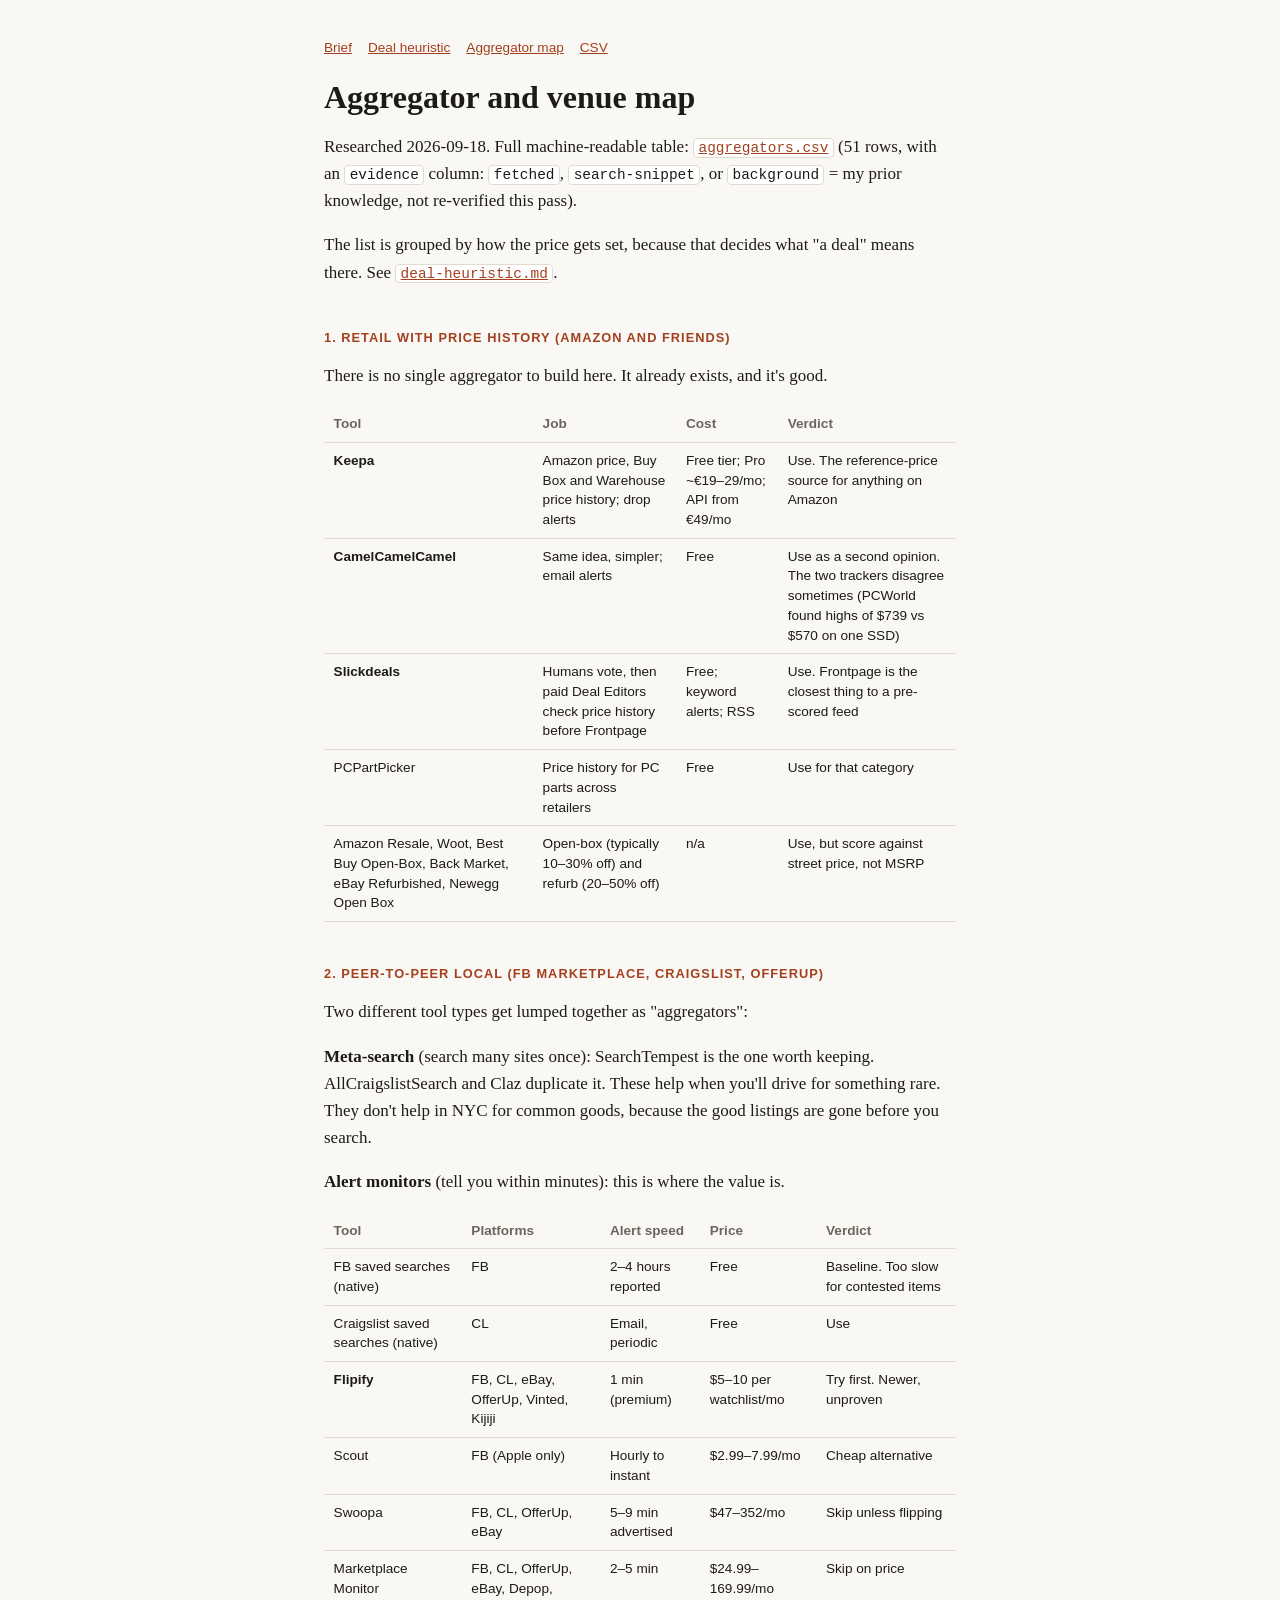
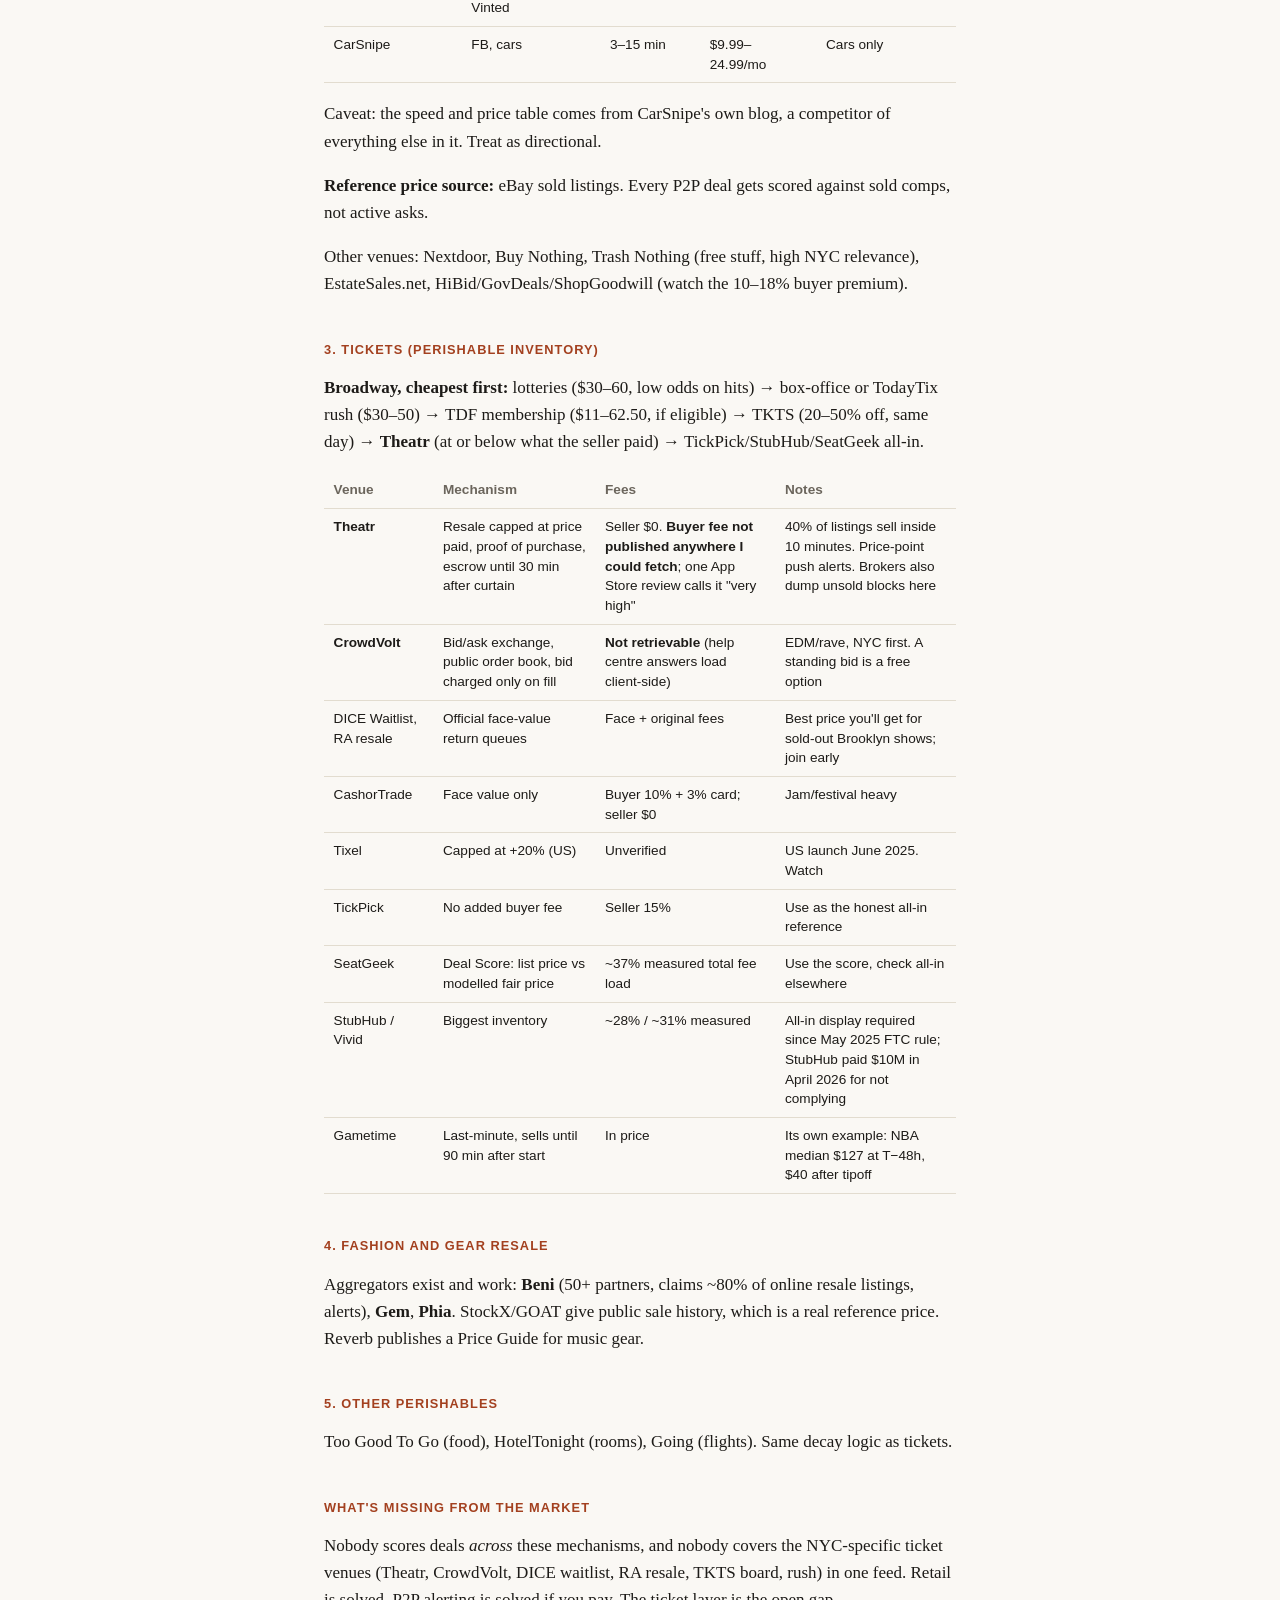
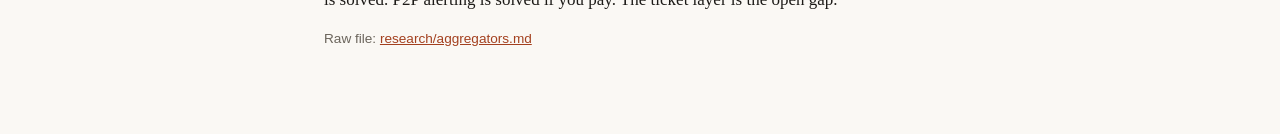
==== aggregators.html @ 073e85ec "Add NYC deals research: brief, aggregator map, deal heuristic Static site served from the repo root " ====
<!doctype html>
<html lang="en">
<head>
<meta charset="utf-8">
<meta name="viewport" content="width=device-width, initial-scale=1">
<title>Aggregator and venue map</title>
<style>
  :root { --bg:#faf8f4; --fg:#1d1b18; --muted:#6b655c; --rule:#e2dccf; --accent:#a3401f; --card:#fff; }
  @media (prefers-color-scheme: dark) {
    :root { --bg:#16140f; --fg:#ece7dc; --muted:#a09888; --rule:#322e26; --accent:#e58a5f; --card:#1f1c16; }
  }
  * { box-sizing: border-box; }
  body { margin:0; background:var(--bg); color:var(--fg); font:17px/1.6 Georgia, "Iowan Old Style", serif; }
  main { max-width: 42rem; margin: 0 auto; padding: 2.5rem 1.25rem 4rem; }
  h1 { font-size: 2rem; line-height: 1.15; margin: 0 0 .5rem; }
  h2 { font: 600 .8rem/1.2 -apple-system, "Helvetica Neue", sans-serif; letter-spacing:.08em; text-transform:uppercase; color:var(--accent); margin: 2.75rem 0 .75rem; }
  .meta { color:var(--muted); font: .85rem -apple-system, sans-serif; margin-bottom: 1.5rem; }
  .lead { font-size: 1.15rem; border-left: 3px solid var(--accent); padding-left: 1rem; margin: 1.5rem 0; }
  .wrap { overflow-x:auto; margin: 1rem 0; }
  table { border-collapse: collapse; width:100%; font: .85rem/1.45 -apple-system, sans-serif; min-width: 30rem; }
  th, td { text-align:left; vertical-align:top; padding:.5rem .6rem; border-bottom:1px solid var(--rule); }
  th { color:var(--muted); font-weight:600; }
  .card { background:var(--card); border:1px solid var(--rule); border-radius:8px; padding:1rem 1.1rem; margin:1rem 0; }
  .tag { font: 600 .7rem -apple-system, sans-serif; letter-spacing:.05em; text-transform:uppercase; color:var(--muted); }
  code { font: .85em ui-monospace, Menlo, monospace; background:var(--card); border:1px solid var(--rule); padding:.05em .3em; border-radius:4px; }
  a { color: var(--accent); }
  li { margin:.35rem 0; }
  .src li { font: .85rem/1.5 -apple-system, sans-serif; }
  nav { font: .85rem -apple-system, sans-serif; margin-bottom: 1.5rem; }
  nav a { margin-right: 1rem; }
  h3 { font-size: 1.1rem; margin: 1.75rem 0 .5rem; }
</style>
</head>
<body>
<main>
<nav><a href="./">Brief</a><a href="heuristic.html">Deal heuristic</a><a href="aggregators.html">Aggregator map</a><a href="research/aggregators.csv">CSV</a></nav>
<h1>Aggregator and venue map</h1>
<p>Researched 2026-09-18. Full machine-readable table: <a href="research/aggregators.csv"><code>aggregators.csv</code></a> (51 rows, with an <code>evidence</code> column: <code>fetched</code>, <code>search-snippet</code>, or <code>background</code> = my prior knowledge, not re-verified this pass).</p>
<p>The list is grouped by how the price gets set, because that decides what "a deal" means there. See <a href="heuristic.html"><code>deal-heuristic.md</code></a>.</p>
<h2>1. Retail with price history (Amazon and friends)</h2>
<p>There is no single aggregator to build here. It already exists, and it's good.</p>
<div class="wrap"><table>
<tr><th>Tool</th><th>Job</th><th>Cost</th><th>Verdict</th></tr>
<tr><td><strong>Keepa</strong></td><td>Amazon price, Buy Box and Warehouse price history; drop alerts</td><td>Free tier; Pro ~€19–29/mo; API from €49/mo</td><td>Use. The reference-price source for anything on Amazon</td></tr>
<tr><td><strong>CamelCamelCamel</strong></td><td>Same idea, simpler; email alerts</td><td>Free</td><td>Use as a second opinion. The two trackers disagree sometimes (PCWorld found highs of $739 vs $570 on one SSD)</td></tr>
<tr><td><strong>Slickdeals</strong></td><td>Humans vote, then paid Deal Editors check price history before Frontpage</td><td>Free; keyword alerts; RSS</td><td>Use. Frontpage is the closest thing to a pre-scored feed</td></tr>
<tr><td>PCPartPicker</td><td>Price history for PC parts across retailers</td><td>Free</td><td>Use for that category</td></tr>
<tr><td>Amazon Resale, Woot, Best Buy Open-Box, Back Market, eBay Refurbished, Newegg Open Box</td><td>Open-box (typically 10–30% off) and refurb (20–50% off)</td><td>n/a</td><td>Use, but score against street price, not MSRP</td></tr>
</table></div>
<h2>2. Peer-to-peer local (FB Marketplace, Craigslist, OfferUp)</h2>
<p>Two different tool types get lumped together as "aggregators":</p>
<p><strong>Meta-search</strong> (search many sites once): SearchTempest is the one worth keeping. AllCraigslistSearch and Claz duplicate it. These help when you'll drive for something rare. They don't help in NYC for common goods, because the good listings are gone before you search.</p>
<p><strong>Alert monitors</strong> (tell you within minutes): this is where the value is.</p>
<div class="wrap"><table>
<tr><th>Tool</th><th>Platforms</th><th>Alert speed</th><th>Price</th><th>Verdict</th></tr>
<tr><td>FB saved searches (native)</td><td>FB</td><td>2–4 hours reported</td><td>Free</td><td>Baseline. Too slow for contested items</td></tr>
<tr><td>Craigslist saved searches (native)</td><td>CL</td><td>Email, periodic</td><td>Free</td><td>Use</td></tr>
<tr><td><strong>Flipify</strong></td><td>FB, CL, eBay, OfferUp, Vinted, Kijiji</td><td>1 min (premium)</td><td>$5–10 per watchlist/mo</td><td>Try first. Newer, unproven</td></tr>
<tr><td>Scout</td><td>FB (Apple only)</td><td>Hourly to instant</td><td>$2.99–7.99/mo</td><td>Cheap alternative</td></tr>
<tr><td>Swoopa</td><td>FB, CL, OfferUp, eBay</td><td>5–9 min advertised</td><td>$47–352/mo</td><td>Skip unless flipping</td></tr>
<tr><td>Marketplace Monitor</td><td>FB, CL, OfferUp, eBay, Depop, Vinted</td><td>2–5 min</td><td>$24.99–169.99/mo</td><td>Skip on price</td></tr>
<tr><td>CarSnipe</td><td>FB, cars</td><td>3–15 min</td><td>$9.99–24.99/mo</td><td>Cars only</td></tr>
</table></div>
<p>Caveat: the speed and price table comes from CarSnipe's own blog, a competitor of everything else in it. Treat as directional.</p>
<p><strong>Reference price source:</strong> eBay sold listings. Every P2P deal gets scored against sold comps, not active asks.</p>
<p>Other venues: Nextdoor, Buy Nothing, Trash Nothing (free stuff, high NYC relevance), EstateSales.net, HiBid/GovDeals/ShopGoodwill (watch the 10–18% buyer premium).</p>
<h2>3. Tickets (perishable inventory)</h2>
<p><strong>Broadway, cheapest first:</strong> lotteries ($30–60, low odds on hits) → box-office or TodayTix rush ($30–50) → TDF membership ($11–62.50, if eligible) → TKTS (20–50% off, same day) → <strong>Theatr</strong> (at or below what the seller paid) → TickPick/StubHub/SeatGeek all-in.</p>
<div class="wrap"><table>
<tr><th>Venue</th><th>Mechanism</th><th>Fees</th><th>Notes</th></tr>
<tr><td><strong>Theatr</strong></td><td>Resale capped at price paid, proof of purchase, escrow until 30 min after curtain</td><td>Seller $0. <strong>Buyer fee not published anywhere I could fetch</strong>; one App Store review calls it "very high"</td><td>40% of listings sell inside 10 minutes. Price-point push alerts. Brokers also dump unsold blocks here</td></tr>
<tr><td><strong>CrowdVolt</strong></td><td>Bid/ask exchange, public order book, bid charged only on fill</td><td><strong>Not retrievable</strong> (help centre answers load client-side)</td><td>EDM/rave, NYC first. A standing bid is a free option</td></tr>
<tr><td>DICE Waitlist, RA resale</td><td>Official face-value return queues</td><td>Face + original fees</td><td>Best price you'll get for sold-out Brooklyn shows; join early</td></tr>
<tr><td>CashorTrade</td><td>Face value only</td><td>Buyer 10% + 3% card; seller $0</td><td>Jam/festival heavy</td></tr>
<tr><td>Tixel</td><td>Capped at +20% (US)</td><td>Unverified</td><td>US launch June 2025. Watch</td></tr>
<tr><td>TickPick</td><td>No added buyer fee</td><td>Seller 15%</td><td>Use as the honest all-in reference</td></tr>
<tr><td>SeatGeek</td><td>Deal Score: list price vs modelled fair price</td><td>~37% measured total fee load</td><td>Use the score, check all-in elsewhere</td></tr>
<tr><td>StubHub / Vivid</td><td>Biggest inventory</td><td>~28% / ~31% measured</td><td>All-in display required since May 2025 FTC rule; StubHub paid $10M in April 2026 for not complying</td></tr>
<tr><td>Gametime</td><td>Last-minute, sells until 90 min after start</td><td>In price</td><td>Its own example: NBA median $127 at T−48h, $40 after tipoff</td></tr>
</table></div>
<h2>4. Fashion and gear resale</h2>
<p>Aggregators exist and work: <strong>Beni</strong> (50+ partners, claims ~80% of online resale listings, alerts), <strong>Gem</strong>, <strong>Phia</strong>. StockX/GOAT give public sale history, which is a real reference price. Reverb publishes a Price Guide for music gear.</p>
<h2>5. Other perishables</h2>
<p>Too Good To Go (food), HotelTonight (rooms), Going (flights). Same decay logic as tickets.</p>
<h2>What's missing from the market</h2>
<p>Nobody scores deals <em>across</em> these mechanisms, and nobody covers the NYC-specific ticket venues (Theatr, CrowdVolt, DICE waitlist, RA resale, TKTS board, rush) in one feed. Retail is solved. P2P alerting is solved if you pay. The ticket layer is the open gap.</p>
<p class="meta">Raw file: <a href="research/aggregators.md">research/aggregators.md</a></p>
</main>
</body>
</html>
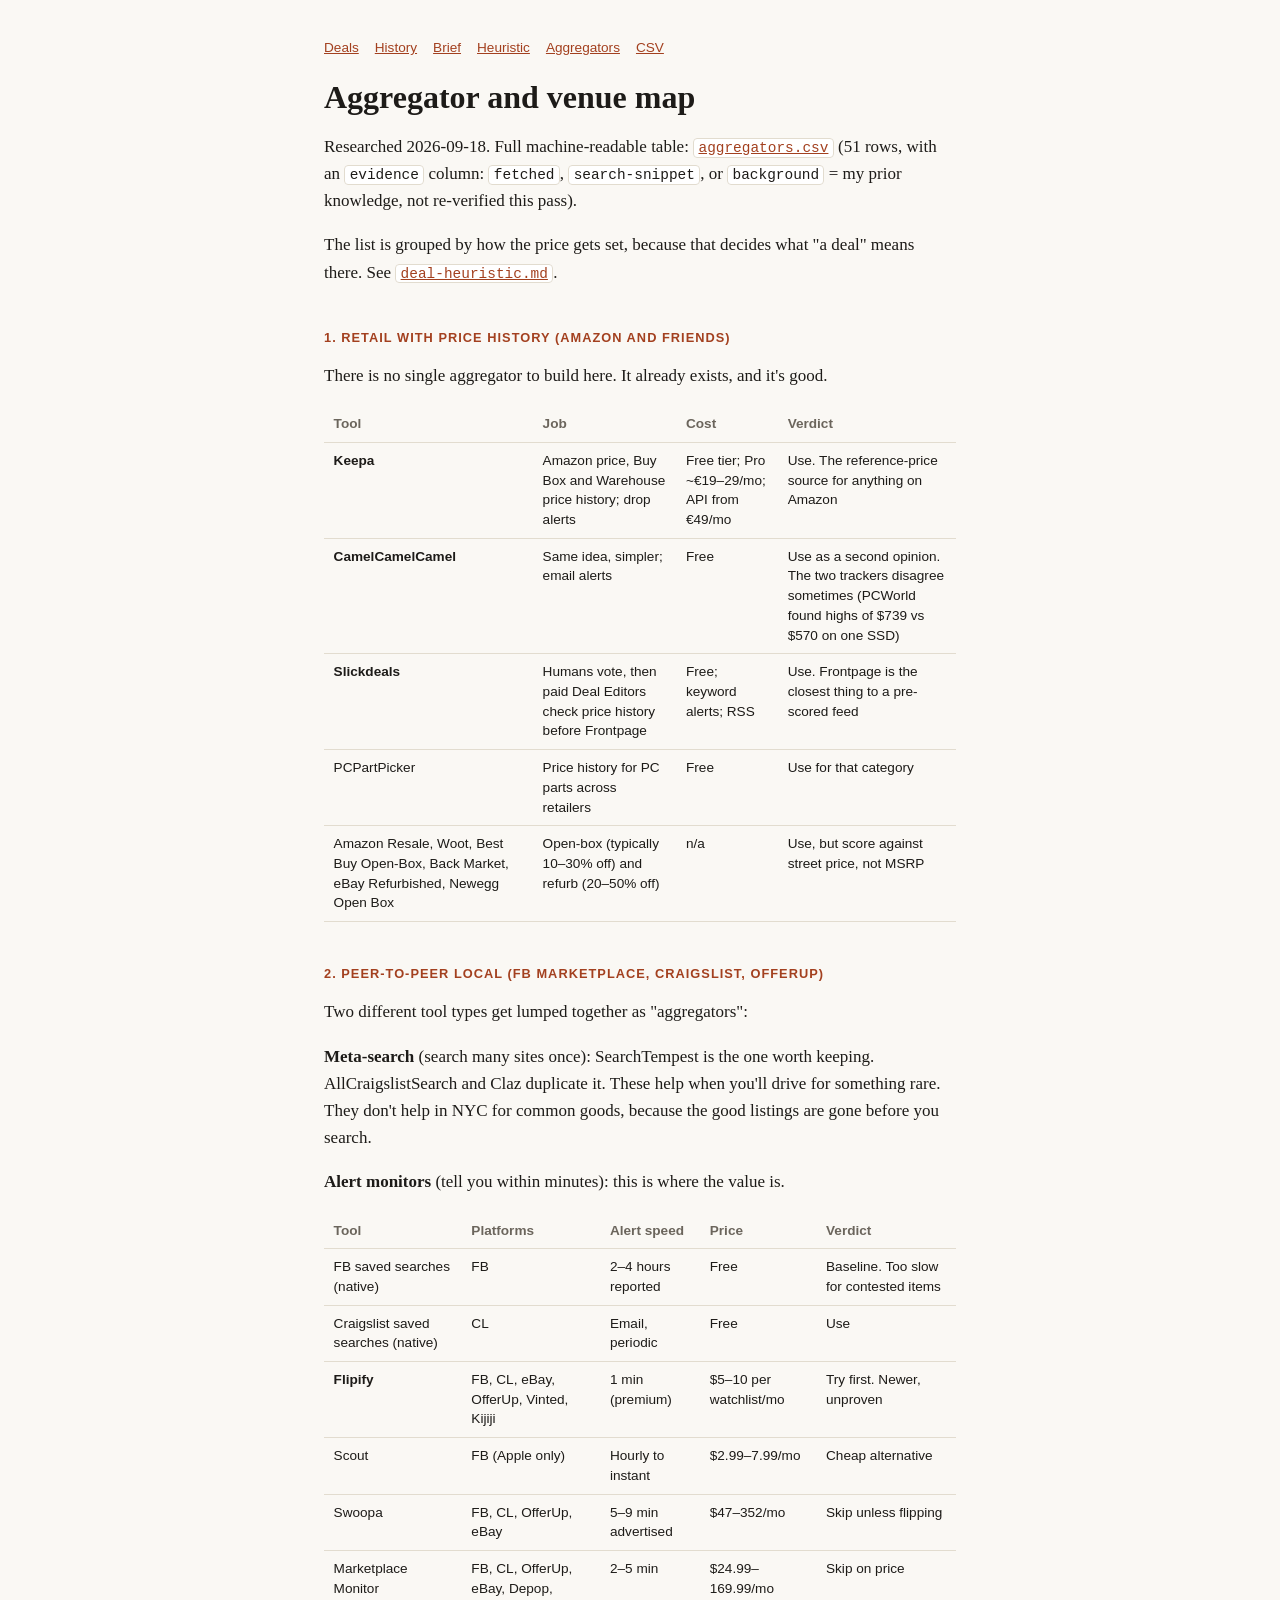
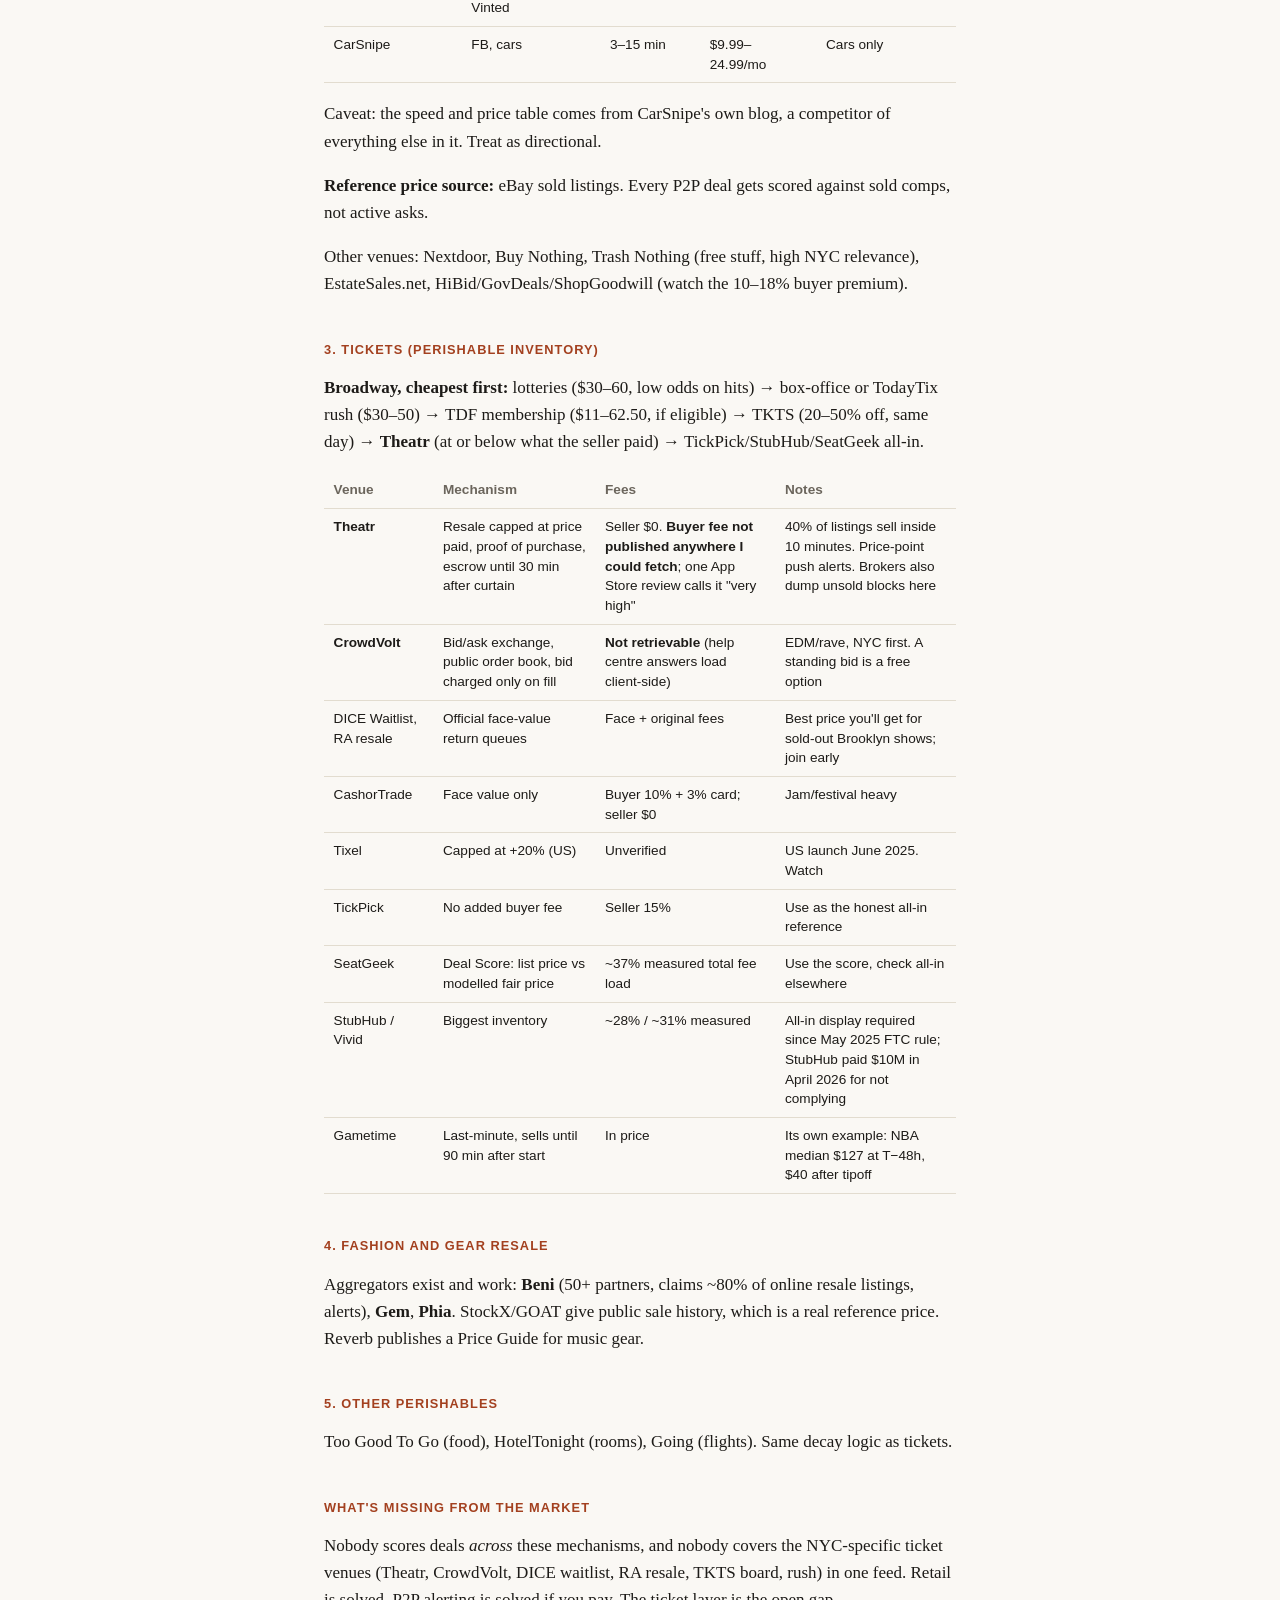
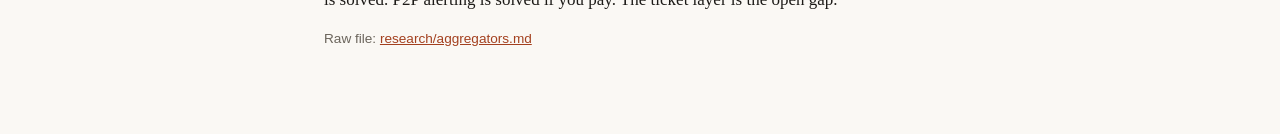
==== commit 0b9c6748: "Make homepage a two-hourly deals newsletter with a history of significant deals Adds scripts/refresh" ====
--- a/aggregators.html
+++ b/aggregators.html
@@ -33,7 +33,7 @@
 </head>
 <body>
 <main>
-<nav><a href="./">Brief</a><a href="heuristic.html">Deal heuristic</a><a href="aggregators.html">Aggregator map</a><a href="research/aggregators.csv">CSV</a></nav>
+<nav><a href="./">Deals</a><a href="history.html">History</a><a href="brief.html">Brief</a><a href="heuristic.html">Heuristic</a><a href="aggregators.html">Aggregators</a><a href="research/aggregators.csv">CSV</a></nav>
 <h1>Aggregator and venue map</h1>
 <p>Researched 2026-09-18. Full machine-readable table: <a href="research/aggregators.csv"><code>aggregators.csv</code></a> (51 rows, with an <code>evidence</code> column: <code>fetched</code>, <code>search-snippet</code>, or <code>background</code> = my prior knowledge, not re-verified this pass).</p>
 <p>The list is grouped by how the price gets set, because that decides what "a deal" means there. See <a href="heuristic.html"><code>deal-heuristic.md</code></a>.</p>
